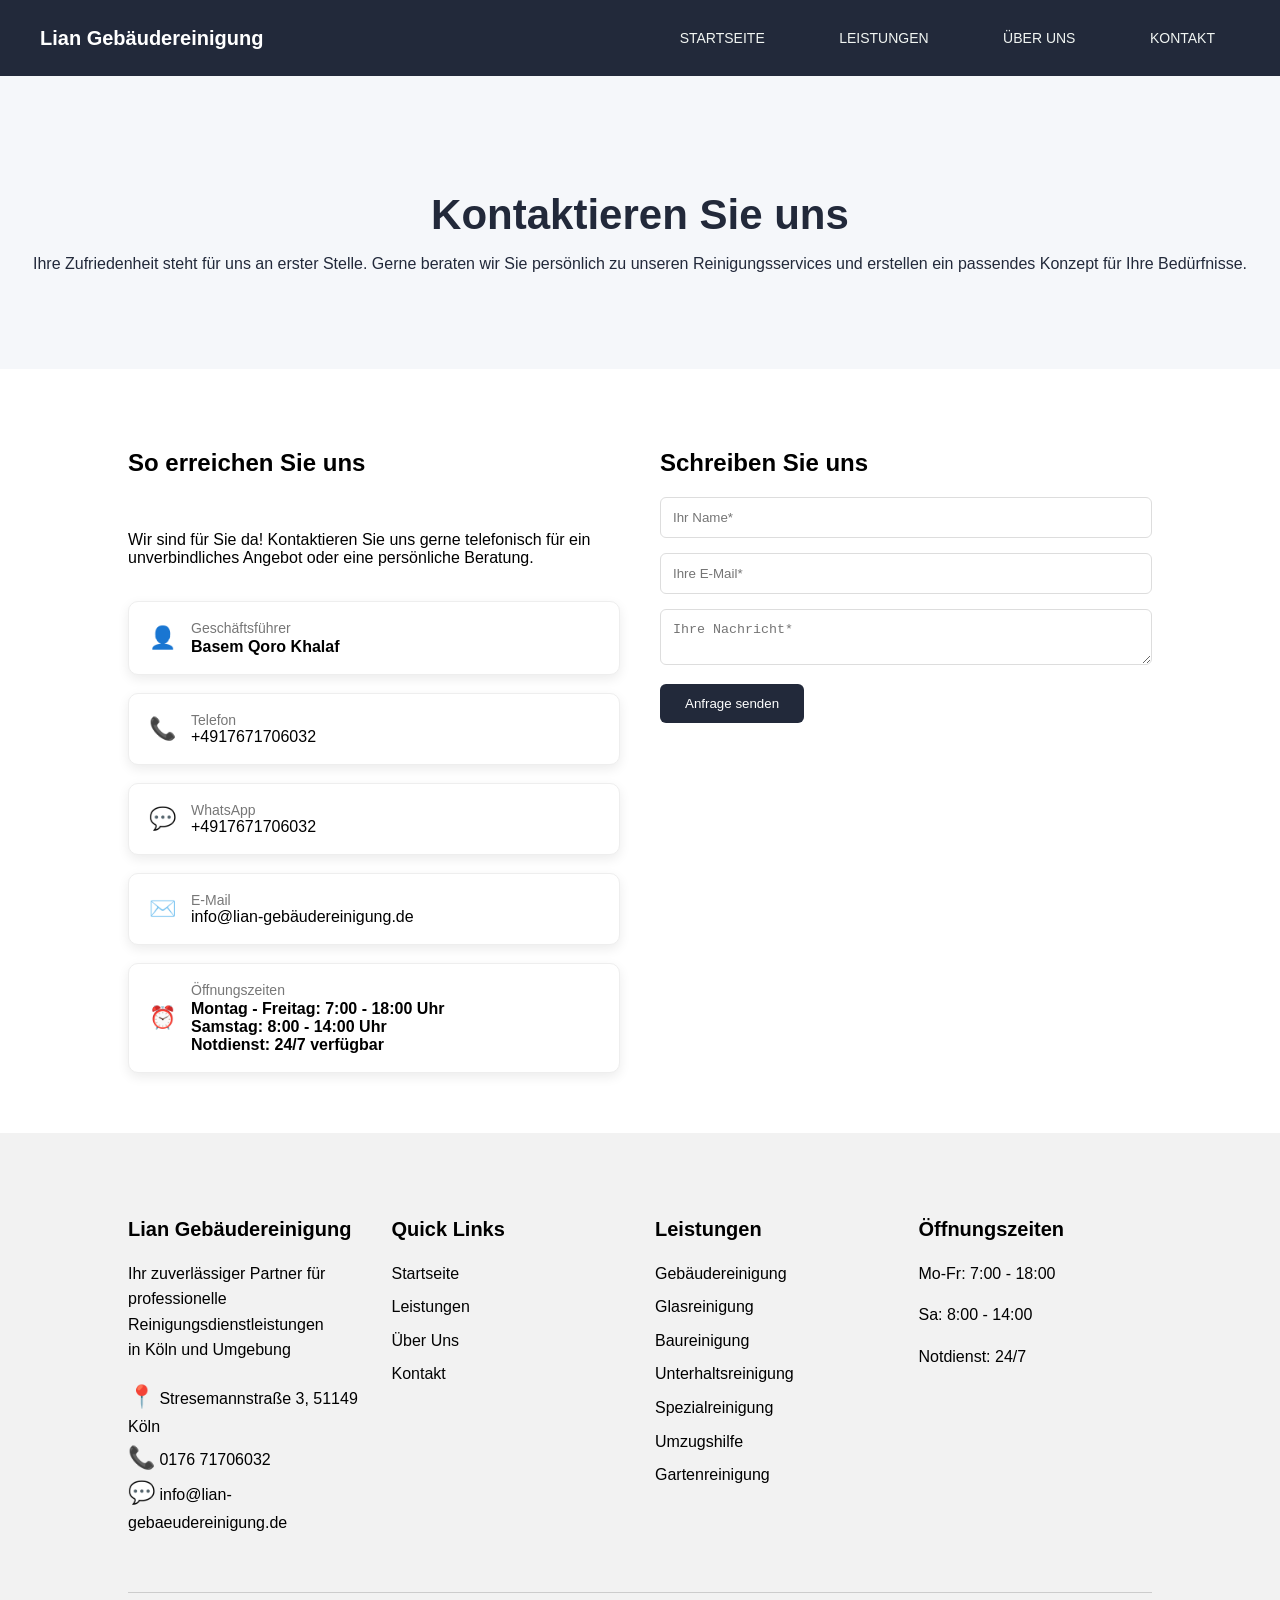
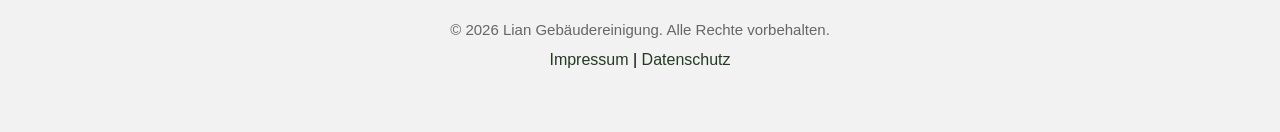
==== kontakt/index.html @ 756a1d6a "Website Upload" ====
<!DOCTYPE html>
<html lang="de">
<head>
  <meta charset="UTF-8">
  <meta name="viewport" content="width=device-width, initial-scale=1.0">
  <title>Gebäudereinigung Services - Kontakt</title>
  <link rel="stylesheet" href="/css/web.css">
</head>
<body>

<header class="navbar">
  <a href="/" class="logo">Lian Gebäudereinigung</a>
    <nav>
        <a href="/">STARTSEITE</a>
        <a href="/leistungen/">LEISTUNGEN</a>
        <a href="/ueber-uns/">ÜBER UNS</a>
        <a href="/kontakt/">KONTAKT</a>
    </nav>
</header>

 <!-- ====== HERO RED SECTION ====== -->
<section class="hero">
  <h1>Kontaktieren Sie uns</h1>
  <p>Ihre Zufriedenheit steht für uns an erster Stelle. 
    Gerne beraten wir Sie persönlich zu unseren Reinigungsservices und erstellen ein passendes Konzept für Ihre Bedürfnisse.</p>
</section>

<!-- ====== CONTACT SECTION ====== -->
<section class="contact-container">

  <!-- LEFT SIDE -->
  <div class="contact-left">
      <h2>So erreichen Sie uns</h2>
      <p>
          Wir sind für Sie da! Kontaktieren Sie uns gerne telefonisch 
          für ein unverbindliches Angebot oder eine persönliche Beratung.
      </p>
      <div class="contact-info">
          

  <div class="info-card">
      <span class="icon">👤</span>
      <div>
          <p class="label">Geschäftsführer</p>
          <h4>Basem Qoro Khalaf</h4>
      </div>
  </div>

  <div class="info-card ">
      <span class="icon">📞</span>
      <div>
          <p class="label">Telefon</p>
          <a href="tel:+4917671706032" class="contact-link">
            +4917671706032
</a>
      </div>
  </div>

  <div class="info-card">
      <span class="icon">💬</span>
      <div>
          <p class="label">WhatsApp</p>
      
       <a href="https://wa.me/4917671706032" target="_blank" class="phone-link">
          
        +4917671706032
          </a>
      </div>
  </div>

  <div class="info-card">
      <span class="icon">✉️</span>
      <div>
          <p class="label">E-Mail</p>
          <a href="mailto:info@lian-gebäudereinigung.de" class="email-link">
            info@lian-gebäudereinigung.de
          </a>
      </div>
  </div>

</div>
<div class="info-card">
  <span class="icon">⏰</span>
  <div>
      <p class="label">Öffnungszeiten</p>
      <h4>
          Montag - Freitag: 7:00 - 18:00 Uhr<br>
          Samstag: 8:00 - 14:00 Uhr<br>
          Notdienst: 24/7 verfügbar
      </h4>
  </div>
</div>
  </div>
  <div class="contact-right">
    <h2>Schreiben Sie uns</h2>
    <form id="contact-form" action="/sendmail.php" method="post">
      <input type="text" name="name" placeholder="Ihr Name*" required>
      <input type="email" name="email" placeholder="Ihre E-Mail*" required>
      <textarea name="message" placeholder="Ihre Nachricht*" required></textarea>

      <button type="submit">Anfrage senden</button>
    </form>
    <div id="form-message"></div>
  </div>
</div>
</section>
 <!-- Footer einfügen -->
<link rel="stylesheet" href="/css/Footerstyle.css">
<div id="footer-placeholder"></div>
<script src="/script.js?v=3" defer></script>
</body>
</html>
---- css/web.css ----
/* ===== GLOBAL STYLES ===== */
body {
    margin: 0;
    font-family: Arial, sans-serif;
}

/* ===== NAVBAR ===== */
.navbar {
    display: flex;
    justify-content: space-between;
    align-items: center;
    padding: 15px 40px;
    background: #22293A;
    color: #fff;
    overflow: hidden;
}

.navbar nav a {
    color: rgb(241, 245, 242);
    margin-left: 20px;
    text-decoration: none;
    font-size: 14px;
    display: inline-block;
     padding: 15px 25px;   /* bigger hover area */
}

.navbar nav a:hover {
    background-color: #6A8BBD;
}

/* ===== HERO SECTION ===== */
.hero {
    background: #22293A;
    color: white;
    text-align: center;
    padding: 80px 20px;
}

.hero h1 {
    font-size: 42px;
    margin-bottom: 15px;
}

/* ===== CONTACT SECTION ===== */
.contact-container {
    display: flex;
    padding: 60px 10%;
    gap: 40px;
}

/* linke & rechte Seite gleich breit */
.contact-left,
.contact-right {
    flex: 1;
}

/* left side content */
.contact-left,
.contact-info {
    display: flex;
    flex-direction: column;
    gap: 18px;
    color: #000000;
}

/* ===== INFO CARDS ===== */
.info-card {
    display: flex;
    align-items: center;
    gap: 15px;
    background: white;
    padding: 18px 20px;
    border-radius: 10px;
    box-shadow: 0 4px 12px rgba(0,0,0,0.08);
    border: 1px solid #eee;
    transition: transform 0.3s ease, box-shadow 0.3s ease;
}

.info-card:hover {
    transform: scale(1.05);
    box-shadow: 0 8px 20px rgba(0,0,0,0.15);
}

.info-card.highlight {
    border: 2px solid #6A8BBD;
}

/* ===== LINKS ===== */
.phone-link,
.email-link,
.contact-link {
    color: #000000;
    text-decoration: none;
    display: inline-block;
    transition: transform 0.3s ease, color 0.3s ease;
}

.phone-link:hover,
.email-link:hover,
.contact-link:hover {
    color: #6A8BBD;
    text-decoration: underline;
    transform: scale(1.05);
}

/* ===== ICONS ===== */
.icon {
    font-size: 22px;
    color: #22293A;
}

/* ===== LABELS ===== */
.label {
    margin: 0;
    color: #777;
    font-size: 14px;
}

.info-card h4 {
    margin: 2px 0 0 0;
    color: #000000;
    font-weight: 600;
}

/* ===== FORM STYLES ===== */
form {
    width: 100%;
}

form input,
form textarea {
    width: 100%;
    padding: 12px;
    margin-bottom: 15px;
    border: 1px solid #ddd;
    border-radius: 6px;
}

/* important for a clean layout */
* {
    box-sizing: border-box;
}

.message-box {
    min-height: 140px;
    resize: vertical;
}

form button {
    background: #22293A;
    color: white;
    border: none;
    padding: 12px 25px;
    cursor: pointer;
    border-radius: 6px;
}

form button:hover {
    background: #6A8BBD;
}

form button:active {
    background: #303A52;
}

form button:disabled {
    background: #F2F2F2;
}

/* ===== RESPONSIVE ===== */
@media screen and (max-width: 900px) {
    .contact-container {
        flex-direction: column;
        padding: 40px 5%;
        gap: 30px;
    }

    .contact-left,
    .contact-right {
        flex: 1 1 100%;
    }
}

@media screen and (max-width: 600px) {
    .contact-container {
        padding: 30px 5%;
    }

    form input,
    form textarea {
        width: 100%;
    }
}

/* ===== CONTENT CONTAINER ===== */
.content-container {
    max-width: 1200px;
    margin: 0 auto;
    padding: 60px 10%;
    display: flex;
    flex-direction: column;
    gap: 40px;
    color: #333;
    font-size: 16px;
    line-height: 1.6;
}

.about-text p {
    margin-bottom: 20px;
    
}

/* ===== ABOUT/SERVICE BOXES ===== */
.about-boxes {
    display: flex;
    flex-wrap: wrap;
    gap: 20px;
    justify-content: space-between;
}

.about-boxes .service-card {
    flex: 1 1 30%;
    display: flex;
    align-items: flex-start;
    gap: 15px;
    background: #fff;
    padding: 20px;
    border-radius: 10px;
    border: 1px solid #eee;
    box-shadow: 0 4px 12px rgba(0,0,0,0.08);
    transition: transform 0.3s ease, box-shadow 0.3s ease;
}

.about-boxes .service-card:hover {
    transform: scale(1.05);
    box-shadow: 0 8px 20px rgba(0,0,0,0.15);
}

.about-boxes .service-card .icon {
    font-size: 28px;
    color: #22293A;
    flex-shrink: 0;
}

.about-boxes .service-card h3 {
    margin: 0 0 5px 0;
    color: #22293A;
    font-size: 18px;
    font-weight: 600;
}

.about-boxes .service-card p {
    margin: 0;
    color: #555;
    font-size: 14px;
    line-height: 1.4;
}

/* ===== RESPONSIVE ===== */
@media screen and (max-width: 900px) {
    .about-boxes .service-card {
        flex: 1 1 250px; 
        max-width: 400px;
    }
}

@media screen and (max-width: 600px) {
    .about-boxes .service-card {
        flex: 1 1 100%; /* voll width */
        max-width: 100%;
    }
    .content-container {
        padding: 40px 5%;
    }
}

/* ===== PREMIUM SERVICES SECTION ===== */
.services-container {
    display: grid;
    grid-template-columns: repeat(auto-fit, minmax(500px, 1fr));
    gap: 20px;
    padding: 80px 10%;
    background: linear-gradient(to bottom, #f9f9f9, #f2f2f2);
}

/* ===== SERVICE CARD ===== */
.services-container .service-card {
    background: #ffffff;
    padding: 38px;
    border-radius: 16px;
    position: relative;
    overflow: hidden;
    box-shadow: 0 10px 30px rgba(0,0,0,0.06);
    transition: all 0.35s ease;
    border: 1px solid rgba(0,0,0,0.04);
}

.services-container .service-card:hover {
    transform: translateY(-12px);
    box-shadow: 0 20px 50px rgba(0,0,0,0.12);
}

.services-container .service-card::before {
    content: "";
    position: absolute;
    top: 0;
    left: 0;
    width: 100%;
    height: 4px;
    background: linear-gradient(to right, #22293A, #6A8BBD);
}

.services-container .service-card .icon {
    font-size: 40px;
    margin-bottom: 18px;
    display: inline-block;
}

.services-container .service-card h3 {
    font-size: 24px;
    margin-bottom: 14px;
    font-weight: 600;
    color: #000000;
}

.services-container .service-card p {
    font-size: 18px;
    line-height: 1.6;
    color: #000000;
    margin-bottom: 20px;
}

.services-container .service-card ul {
    padding-left: 18px;
    margin: 0;
}

.services-container .service-card li {
    font-size: 15px;
    margin-bottom: 8px;
    color: #000000;
}

.services-container .service-card li::marker {
    color: #000000;
}

/* ===== INFO BOX ===== */
.info-box {
    background: #fff;
    padding: 30px 40px;
    border-radius: 14px;
    box-shadow: 0 8px 25px rgba(0,0,0,0.08);
    margin: 40px 10%;
    text-align: center;
    border-left: 5px solid #22293A;
    transition: all 0.3s ease;
}

.info-box:hover {
    transform: translateY(-5px);
    box-shadow: 0 15px 40px rgba(0,0,0,0.12);
}

.info-box h3 {
    font-size: 30px;
    color: #111;
    margin-bottom: 15px;
    font-weight: 600;
}

.info-box p {
    font-size: 20px;
    color: #000000;
    line-height: 1.6;
    margin-bottom: 10px;
}

.logo {
    text-decoration: none;
    color: white;
    font-size: 20px;
    font-weight: bold;
}

.navbar .logo img {
    height: 60px;      
    width: auto;     
    display: block;    
}

/* ===== RESPONSIVE ===== */
@media screen and (max-width: 900px) {
    .services-container {
        grid-template-columns: repeat(auto-fit, minmax(300px, 1fr));
        gap: 18px;
        padding: 50px 5%;
    }

    .services-container .service-card {
        padding: 20px 15px;
    }

    .services-container .service-card .icon {
        font-size: 32px;
        margin-bottom: 12px;
    }

    .services-container .service-card h3 {
        font-size: 18px;
    }

    .services-container .service-card p {
        font-size: 15px;
    }

    .services-container .service-card li {
        font-size: 13px;
    }

    .info-box {
        padding: 20px 15px;
        margin: 20px 5%;
    }

    .info-box h3 {
        font-size: 20px;
    }

    .info-box p {
        font-size: 14px;
    }
}

@media screen and (max-width: 600px) {
    .services-container {
        grid-template-columns: 1fr; /* only one card per row */
        padding: 40px 5%;
        gap: 15px;
    }

    .services-container .service-card {
        padding: 18px 15px;
    }

    .services-container .service-card .icon {
        font-size: 28px;
        margin-bottom: 10px;
    }

    .services-container .service-card h3 {
        font-size: 16px;
    }

    .services-container .service-card p {
        font-size: 14px;
    }

    .services-container .service-card li {
        font-size: 12px;
    }

    .info-box {
        padding: 18px 15px;
        margin: 15px 5%;
    }

    .info-box h3 {
        font-size: 18px;
    }

    .info-box p {
        font-size: 13px;
    }
}

/* ===== ABOUT US PAGE ===== */

/* MAIN BOX */
.main-box {
    max-width: 1000px;
    margin: 60px auto;
    padding: 0 20px;
    text-align: center;
}

.main-box h2 {
    font-size: 32px;
    color: #000000;
    margin-bottom: 25px;
    font-weight: 600;
}

.main-box p {
    font-size: 18px;
    line-height: 1.6;
    color: #000000;
    margin-bottom: 20px;
}

/* CARD SECTION */
.card-section {
    display: flex;
    flex-wrap: wrap;
    justify-content: center;
    gap: 30px;
    max-width: 1200px;
    margin: 60px auto;
    padding: 0 20px;
}

.card {
    background: #fff;
    border-radius: 16px;
    box-shadow: 0 8px 25px rgba(0,0,0,0.08);
    padding: 30px;
    flex: 1 1 400px;
    max-width: 500px;
    transition: transform 0.3s, box-shadow 0.3s;
}

.card:hover {
    transform: translateY(-8px);
    box-shadow: 0 12px 35px rgba(0,0,0,0.15);
}

.card h3 {
    font-size: 24px;
    margin-bottom: 15px;
    color: #000000;
}

.card p {
    font-size: 16px;
    line-height: 1.6;
    color: #000000;
}

/* CTA SECTION */
.cta {
    background: #6A8BBD;
    color: white;
    text-align: center;
    padding: 60px 20px;
    margin: 60px 0;
    border-radius: 16px;
}

.cta h2 {
    font-size: 28px;
    margin-bottom: 20px;
}

.cta p {
    font-size: 18px;
    line-height: 1.6;
}

/* TAGS */
.tags {
    text-align: center;
    margin: 40px 0;
}

.tag {
    display: inline-block;
    background: #22293A;
    color: #fff;
    padding: 12px 30px;       /* more spacing top/bottom and left/right */
    margin: 10px;             /* larger spacing between the tags */
    border-radius: 35px;      
    font-size: 20px;           /* larger text */
    font-weight: 600;          /* bold text */
    transition: transform 0.3s, background 0.3s; 
}

.tag:hover {
    background: #6A8BBD;
    transform: scale(1.1);     /* slight zoom on hover */
}

/* ===== RESPONSIVE ===== */
@media screen and (max-width: 900px) {
    .card-section {
        flex-direction: column;
        align-items: center;
    }
}

@media screen and (max-width: 600px) {
    .hero h1 {
        font-size: 32px;
    }
    .main-box h2 {
        font-size: 26px;
    }
    .cta h2 {
        font-size: 24px;
    }
    .card {
        padding: 25px;
    }
}
/* FK */
/* ===== START SECTION MODERN ===== */
/* HERO SECTION */
.hero {
    background: #f5f7fa;
    color: #22293A;
    text-align: center;
    padding: 80px 20px;
}

.hero-container {
    display: flex;
    flex-wrap: wrap;
    gap: 40px;
    justify-content: center;
    align-items: stretch; /* same height */
}

/* HIGHLIGHT CARD – Gebäudereinigung & Team */
.highlight-card {
    background: #ffffff;
    border-radius: 16px;
    overflow: visible;
    max-width: 500px;        /* same size */
    flex: 1 1 450px;         /* grows with the container */
    box-shadow: 0 8px 25px rgba(0,0,0,0.1);
    transition: transform 0.3s ease, box-shadow 0.3s ease;
    display: flex;
    flex-direction: column;
}

.highlight-card:hover {
    transform: translateY(-5px);
    box-shadow: 0 15px 35px rgba(0,0,0,0.15);
}

.highlight-card:active {
    transform: translateY(2px);
    box-shadow: 0 6px 15px rgba(0,0,0,0.1);
}

/* Image inside the card */
.highlight-card img {
    width: 100%;
    height: 250px;       /* ensures equal card height */
    object-fit: cover;
    display: block;
    border-bottom: 1px solid #eee;
}

/* Text */
.highlight-text {
    padding: 15px;
    text-align: left;
}

.highlight-text h3 {
    font-size: 50px;
    text-align: left;
    padding: 15px;
}

.highlight-text p {
    font-size: 25px;
    color: #000000;
    line-height: 1.6;
    margin-bottom: 15px;
}


/* INFO SECTION */
.info {
    background: #6A8BBD;
    color: white;
    text-align: left;
    padding: 50px 40px;
    margin: 0 auto 60px;
    border-radius: 16px;
    max-width: 1800px;
    display: flex;
    flex-direction: column;
    justify-content: center;
    gap: 20px;
    font-family: 'Segoe UI', Tahoma, Geneva, Verdana, sans-serif;
}

.info h1 {
    font-size: 48px;
}

.info p {
    font-size: 30px;
    line-height: 1.7;
}

.info h2 {
    font-size: 30px;
    margin-top: 30px;
    margin-bottom: 10px;
}

.address {
    font-size: 20px;
    line-height: 0.5;
    margin-top: 0px;
    font-weight: 500;
}

/* Kontakt Buttons */
.contact-buttons {
    display: flex;
    flex-wrap: wrap;
    gap: 20px;
}

.phone, .whatsapp, .btn-primary {
    padding: 14px 0px;
    border-radius: 6px;
    font-weight: bold;
    text-decoration: none;
    transition: transform 0.2s ease, box-shadow 0.2s ease;
    flex: 1;
    text-align: center;
    max-width: 200px;
}

.phone {
    background: #fff;
    color: #6A8BBD;
}

.whatsapp {
    background: #25D366;
    color: #fff;
}

.btn-primary {
    background: #e30613;
    color: #fff;
}

.phone:hover, .whatsapp:hover, .btn-primary:hover {
    transform: scale(1.05);
    box-shadow: 0 6px 15px rgba(0,0,0,0.2);
}

.phone:active, .whatsapp:active, .btn-primary:active {
    transform: scale(0.95);
    box-shadow: 0 3px 10px rgba(0,0,0,0.2);
}

/* RESPONSIVE */
@media screen and (max-width: 900px) {
    .hero-container {
        flex-direction: column;
        gap: 30px;
        align-items: center;
    }
    .highlight-card {
        max-width: 90%;
    }
    .info {
        padding: 60px 30px;
    }
}

@media screen and (max-width: 600px) {
    .highlight-card img {
        height: auto;
    }
    .highlight-text h3 {
        font-size: 22px;
    }
    .highlight-text p {
        font-size: 14px;
    }
    .info h1 {
        font-size: 28px;
    }
    .info p {
        font-size: 16px;
    }
}

@media (max-width: 600px) {
    .contact-buttons {
        flex-direction: column;
    }

    .phone, .whatsapp, .btn-primary {
        width: 100%;
        max-width: 100%;
    }
}
---- css/Footerstyle.css ----
/* ===== FOOTER STYLES ===== */
.site-footer {
    background: #F2F2F2;           /* Disabled / light background */
    color: #000000;
    font-family: "Segoe UI", Tahoma, Geneva, Verdana, sans-serif;
    font-size: 16px;
    line-height: 1.6;
    padding: 60px 10%;
}

/* ===== LINKS ===== */
.site-footer a {
    color: #243a22;                 /* Default */
    text-decoration: none;
    transition: color 0.3s;
}

.site-footer a:hover {
    color: #6A8BBD;                 /* Hover */
}

/* ===== FLEX CONTAINER FOR COLUMNS ===== */
.footer-top {
    display: flex;
    flex-wrap: wrap;
    gap: 30px;
    justify-content: space-between;
}

/* ===== SINGLE COLUMNS ===== */
.footer-column {
    flex: 1 1 220px;
    min-width: 180px;
}

.footer-column h3 {
    margin-bottom: 15px;
    color: #000000;                 /* Default */
    font-size: 20px;
    
}

.footer-column ul {
    list-style: none;
    padding: 0;
    
}

.footer-column ul li {
    margin-bottom: 8px;
}

/* ===== SOCIAL ICONS ===== */
.social-icons a {
    display: inline-block;
    margin-right: 10px;
    
}

.social-icons img {
    width: 24px;
    height: 24px;
    filter: brightness(0) invert(0.2);
    transition: filter 0.3s;
}

.social-icons a:hover img {
    filter: brightness(0) invert(0.5);
}

/* ===== FOOTER BOTTOM ===== */
.footer-bottom {
    text-align: center;
    margin-top: 40px;
    border-top: 1px solid #ccc;
    padding-top: 20px;
}

.footer-bottom p {
    margin: 5px 0;
    font-size: 15px;
    color: #666;
}

.footer-bottom .footer-legal a {
    margin: 0 5px;
}

/* ===== RESPONSIVE ===== */
@media screen and (max-width: 900px) {
    .footer-top {
        flex-direction: column;
        gap: 20px;
    }
    .footer-column {
        flex: 1 1 100%;
    }
}

.footer-column i {
    color: #22293A;       /* Default */
    margin-right: 8px;
    width: 20px;
    text-align: center;
}

.footer-column a {
    color: #030303;
    text-decoration: none;
}

.footer-column a:hover {
    color: #6A8BBD;       /* Hover */
    text-decoration: underline;
}
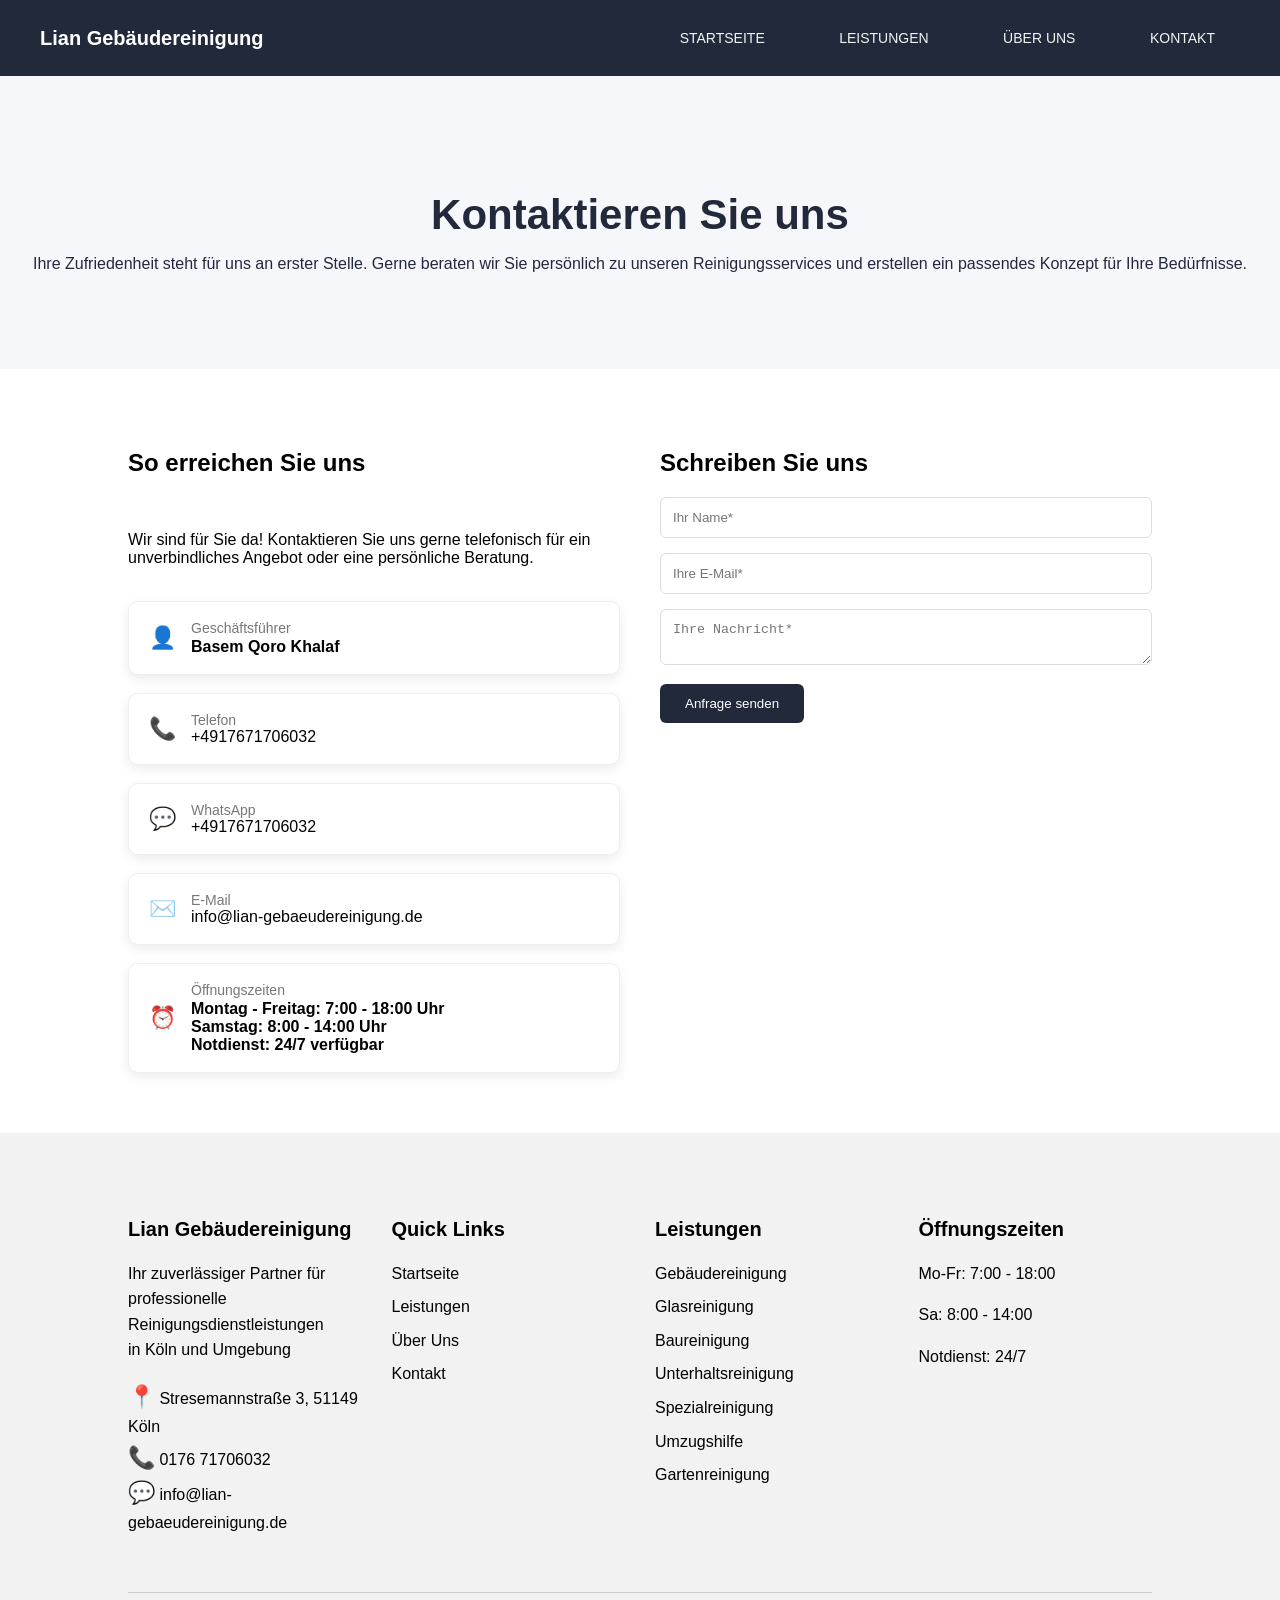
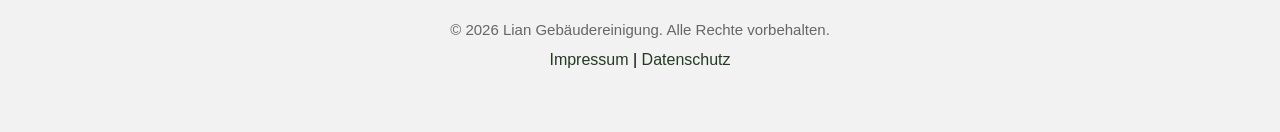
==== commit 3bc634fc: "Kontaktformular verbessert" ====
--- a/kontakt/index.html
+++ b/kontakt/index.html
@@ -72,8 +72,8 @@
       <span class="icon">✉️</span>
       <div>
           <p class="label">E-Mail</p>
-          <a href="mailto:info@lian-gebäudereinigung.de" class="email-link">
-            info@lian-gebäudereinigung.de
+          <a href="mailto:info@lian-gebaeudereinigung.de" class="email-link">
+            info@lian-gebaeudereinigung.de
           </a>
       </div>
   </div>
